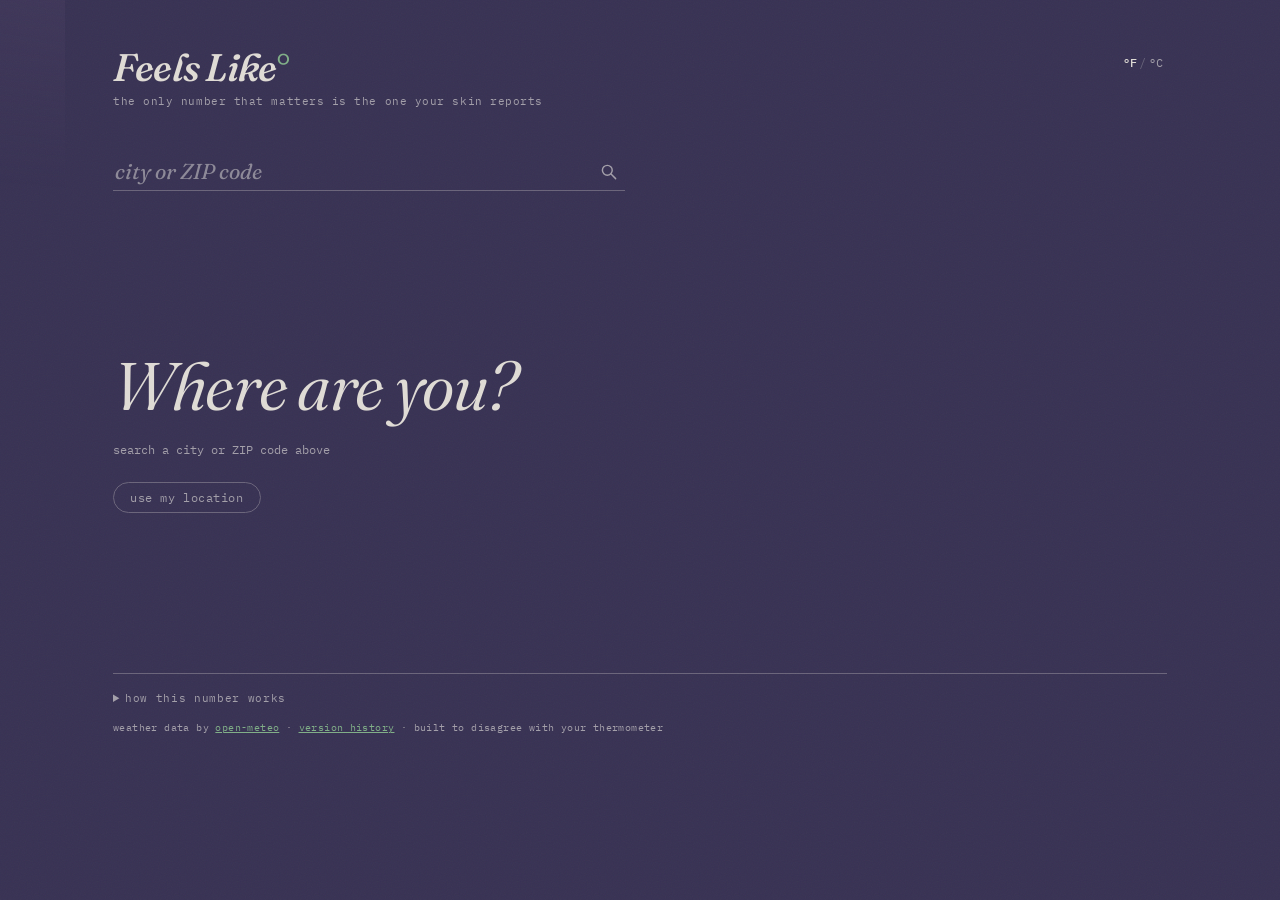
==== index.html @ 000835ef "v1.3: a proper icon, fresher data, and a way to argue with us New app icon: a minimalist thermometer" ====
<!DOCTYPE html>
<html lang="en">
<head>
  <meta charset="utf-8">
  <meta name="viewport" content="width=device-width, initial-scale=1, viewport-fit=cover">
  <title>Feels Like — what the air actually feels like</title>
  <meta name="description" content="A weather app about the only number that matters: what it actually feels like outside.">
  <meta name="theme-color" content="#e9ebe2">
  <link rel="manifest" href="./manifest.webmanifest">
  <link rel="apple-touch-icon" href="./icons/apple-touch-icon.png">
  <meta name="mobile-web-app-capable" content="yes">
  <meta name="apple-mobile-web-app-capable" content="yes">
  <meta name="apple-mobile-web-app-status-bar-style" content="black-translucent">
  <meta name="apple-mobile-web-app-title" content="Feels Like">
  <script>
    // Restore the last computed palette before first paint — otherwise a
    // night-time launch flashes the daylight fallback for a moment.
    (function () {
      try {
        var p = JSON.parse(localStorage.getItem('feelslike:palette'));
        if (!p || !p.vars) return;
        for (var k in p.vars) document.documentElement.style.setProperty(k, p.vars[k]);
        var m = document.querySelector('meta[name="theme-color"]');
        if (m) m.content = p.vars['--bg'];
      } catch (e) { /* first visit or private mode — fallback palette shows */ }
    })();
  </script>
  <link rel="icon" href="data:image/svg+xml,%3Csvg xmlns='http://www.w3.org/2000/svg' viewBox='0 0 32 32'%3E%3Crect x='12.8' y='3.5' width='6.4' height='15' rx='3.2' fill='%23b5490f'/%3E%3Ccircle cx='16' cy='22.6' r='5.6' fill='%23b5490f'/%3E%3C/svg%3E">
  <link rel="preconnect" href="https://fonts.googleapis.com">
  <link rel="preconnect" href="https://fonts.gstatic.com" crossorigin>
  <link href="https://fonts.googleapis.com/css2?family=Fraunces:ital,opsz,wght@0,9..144,300..700;1,9..144,300..700&family=IBM+Plex+Mono:wght@400;500&display=swap" rel="stylesheet">
  <link rel="stylesheet" href="./css/style.css">
</head>
<body data-mood="mild">

  <header class="masthead">
    <div class="wordmark">
      <h1>Feels&nbsp;Like<span class="wordmark-deg">°</span></h1>
      <p class="tagline">the only number that matters is the one your skin reports</p>
    </div>
    <button id="unitToggle" class="unit-toggle" type="button" aria-label="Switch temperature units">
      <span data-unit="F">°F</span><span class="unit-slash">/</span><span data-unit="C">°C</span>
    </button>
  </header>

  <div class="controls">
    <form class="search" id="searchForm" role="search">
      <input id="searchInput" type="text" placeholder="city or ZIP code"
             autocomplete="off" spellcheck="false" enterkeyhint="search"
             aria-label="Search for a city or ZIP code">
      <button type="submit" class="search-btn" aria-label="Search">
        <svg viewBox="0 0 24 24" fill="none" stroke="currentColor" stroke-width="1.8"
             stroke-linecap="round" aria-hidden="true">
          <circle cx="10.5" cy="10.5" r="6.2"/><path d="M15.2 15.2L21 21"/>
        </svg>
      </button>
      <ul id="suggestions" class="suggestions" hidden></ul>
    </form>
  </div>

  <nav id="favorites" class="favorites" aria-label="Favorite places"></nav>

  <main id="panels" class="panels" aria-live="polite"></main>

  <footer class="colophon">
    <details class="explainer">
      <summary>how this number works</summary>
      <div class="explainer-body">
        <p>Your skin doesn't feel air temperature — it feels how fast heat is leaving
        (or entering) your body. So the big number starts with air temperature and
        adjusts it for the things that actually change that rate. Click any term below
        to see the exact calculation running on this page, live, with sources.</p>
        <p><button class="term" data-action="explain" data-modal="muggy">mugginess</button>
        Built on <em>dew point</em>, not relative humidity. Relative humidity lies —
        100% humidity at 50° is pleasant. Dew point maps directly to how sticky the
        air feels: above 65° is muggy anywhere on Earth, above 72° is oppressive.
        The penalty grows steeply as dew point climbs, which is why 91° in Mississippi
        and 91° in New Mexico get very different numbers here.</p>
        <p><button class="term" data-action="explain" data-modal="dry">dry air</button>
        When dew point is low, sweat evaporates instantly and shade genuinely works.
        Dry heat gets a small credit.</p>
        <p><button class="term" data-action="explain" data-modal="sun">sun</button>
        Direct summer sun can add more than ten degrees of perceived heat, and almost
        no app accounts for it. We scale this from measured solar radiation, so clouds
        and low sun angles reduce it naturally.</p>
        <p><button class="term" data-action="explain" data-modal="wind">wind</button>
        At or below 50° we use the NWS wind chill formula, exactly as published. In
        warm air, moving air helps most when it's dry enough for sweat to work; in
        between, the two models blend.</p>
        <p><button class="term" data-action="explain" data-modal="damp">damp cold</button>
        Humid cold air pulls heat out of you faster than dry cold. Raw, drizzly 40°
        gets marked down.</p>
        <p><button class="term" data-action="explain" data-modal="colors">the colors</button>
        The background follows the sun at the place you searched — sunrise gold, pale
        midday, dusk violet, deep night — with the weather tinting it and the accent
        tracking the temperature.</p>
        <p>The ledger under the big number shows every adjustment, so you can argue
        with it. All the constants live in <code>js/feelslike.js</code>.</p>
      </div>
    </details>
    <p class="credit">weather data by <a href="https://open-meteo.com/" rel="noopener">open-meteo</a>
      · <a href="./changelog.html">version history</a>
      · built to disagree with your thermometer</p>
  </footer>

  <dialog id="calcModal" aria-labelledby="calcModalTitle">
    <div class="modal-head">
      <h3 id="calcModalTitle"></h3>
      <button class="icon-btn" data-close aria-label="Close">✕</button>
    </div>
    <div class="modal-body" id="calcModalBody"></div>
  </dialog>

  <dialog id="feedbackModal" aria-labelledby="feedbackTitle">
    <div class="modal-head">
      <h3 id="feedbackTitle">what does it feel like to you?</h3>
      <button class="icon-btn" data-close aria-label="Close">✕</button>
    </div>
    <form id="feedbackForm" class="modal-body feedback-body">
      <p class="modal-what">Our number is a formula, and formulas can be argued
        with. Tell us what your skin says — disagreements are exactly the data
        that tunes it.</p>
      <label class="fb-row">feels like
        <input id="feedbackTemp" type="number" inputmode="decimal" step="1"
               min="-80" max="150" required>
        <span class="fb-unit">°<span id="feedbackUnit">F</span></span>
      </label>
      <button type="submit" class="ghost-btn">send it</button>
      <p class="modal-note" id="feedbackStatus"></p>
      <p class="modal-note">sends the current readings, our number, yours, and
        the city name — nothing else, nothing identifying.</p>
    </form>
  </dialog>

  <script type="module" src="./js/app.js"></script>
</body>
</html>
---- css/style.css ----
/* =============================================================
   Feels Like — stylesheet
   The palette is computed by js/theme.js (the "sky clock"): the
   background follows the sun at the searched location, weather
   lays a tint over it, and text colors are derived from the final
   background. theme.js sets the variables inline on <html>, which
   overrides the static fallback below. Everything in this file
   reads only the variables, never raw colors.

   Palette contract (theme.js must always set all of these):
     --bg      page background
     --ink     primary text
     --muted   secondary text
     --line    hairline rules & borders
     --accent  temperature-mood accent color
     --haze    translucent tint for the atmospheric wash
   ============================================================= */

:root {
  /* Fallback only (a mild day) — live values come from js/theme.js */
  --bg: #e9ebe2; --ink: #303631; --muted: #79816f;
  --line: #cbd0bc; --accent: #58855f; --haze: rgba(244, 240, 216, 0.55);
}

/* ---------- base ---------- */

* { box-sizing: border-box; margin: 0; padding: 0; }

html {
  scroll-behavior: smooth;
  /* Painting html (not just body) keeps iOS overscroll, the status-bar
     region, and rubber-banding the same color as the page. */
  background-color: var(--bg);
  transition: background-color 1.2s ease;
}

body {
  font-family: "Fraunces", Georgia, serif;
  font-optical-sizing: auto;
  background-color: var(--bg);
  color: var(--ink);
  min-height: 100dvh;
  max-width: 1150px;
  margin: 0 auto;
  /* env() insets keep content clear of the notch / Dynamic Island / home
     indicator when launched from the home screen (viewport-fit=cover). */
  padding:
    calc(clamp(1.2rem, 4vw, 3rem) + env(safe-area-inset-top, 0px))
    calc(clamp(1.2rem, 4vw, 3rem) + env(safe-area-inset-right, 0px))
    calc(clamp(1.2rem, 4vw, 3rem) + env(safe-area-inset-bottom, 0px))
    calc(clamp(1.2rem, 4vw, 3rem) + env(safe-area-inset-left, 0px));
  transition: background-color 1.2s ease, color 0.8s ease;
  position: relative;
}

/* atmospheric wash, top-left — overdrawn past the viewport so iOS toolbar
   collapse and overscroll never expose an unpainted band */
body::before {
  content: "";
  position: fixed;
  inset: -12% -6%;
  background: radial-gradient(ellipse 90% 60% at 18% -12%, var(--haze), transparent 65%);
  pointer-events: none;
  z-index: -1;
}

/* film grain */
body::after {
  content: "";
  position: fixed;
  inset: -12% -6%;
  background-image: url("data:image/svg+xml,%3Csvg xmlns='http://www.w3.org/2000/svg' width='140' height='140'%3E%3Cfilter id='n'%3E%3CfeTurbulence type='fractalNoise' baseFrequency='0.85' numOctaves='2'/%3E%3C/filter%3E%3Crect width='140' height='140' filter='url(%23n)' opacity='0.55'/%3E%3C/svg%3E");
  opacity: 0.24;
  mix-blend-mode: soft-light;
  pointer-events: none;
  z-index: 50;
}

::selection { background: var(--accent); color: var(--bg); }

a { color: var(--accent); }

button {
  font: inherit;
  color: inherit;
  background: none;
  border: none;
  cursor: pointer;
}

:focus-visible {
  outline: 2px solid var(--accent);
  outline-offset: 3px;
  border-radius: 2px;
}

.mono, .tagline, .block-title, .meta, .chip, .unit-toggle, .text-btn,
.ledger, .legend, .d-name, .d-lo, .d-air, .panel-note, .credit,
.suggestions, .empty-hint, .ghost-btn, .cond span, .air-line, .hero-label,
.term, .log-date, .log-sha, .back-link, .age, .fb-trigger, .fb-row {
  font-family: "IBM Plex Mono", ui-monospace, monospace;
}

/* ---------- masthead ---------- */

.masthead {
  display: flex;
  justify-content: space-between;
  align-items: flex-start;
  gap: 1rem;
  margin-bottom: clamp(1.6rem, 4vw, 2.8rem);
}

.wordmark h1 {
  font-size: clamp(1.7rem, 4vw, 2.4rem);
  font-weight: 550;
  font-style: italic;
  letter-spacing: -0.02em;
  line-height: 1;
}

.wordmark-deg { color: var(--accent); font-style: normal; }

.tagline {
  font-size: 0.68rem;
  color: var(--muted);
  letter-spacing: 0.05em;
  margin-top: 0.5rem;
}

.unit-toggle {
  font-size: 0.78rem;
  color: var(--muted);
  letter-spacing: 0.04em;
  padding: 0.35rem 0.2rem;
  flex-shrink: 0;
}
.unit-toggle .active { color: var(--ink); font-weight: 500; }
.unit-toggle .unit-slash { opacity: 0.45; margin: 0 0.15em; }
.unit-toggle:hover .active { color: var(--accent); }

/* ---------- search & controls ---------- */

.controls {
  display: flex;
  align-items: flex-end;
  gap: 1.5rem;
  margin-bottom: 1.1rem;
}

.search {
  position: relative;
  flex: 1;
  max-width: 32rem;
  display: flex;
  align-items: stretch;
}

#searchInput {
  font-family: "Fraunces", Georgia, serif;
  font-style: italic;
  font-size: clamp(1.1rem, 2.5vw, 1.35rem);
  flex: 1;
  min-width: 0;
  background: transparent;
  color: var(--ink);
  border: none;
  border-bottom: 1px solid var(--line);
  padding: 0.3rem 0.1rem;
  transition: border-color 0.4s ease;
}
#searchInput::placeholder { color: var(--muted); opacity: 0.8; }
#searchInput:focus { outline: none; border-bottom-color: var(--accent); }

.search-btn {
  color: var(--muted);
  border-bottom: 1px solid var(--line);
  padding: 0 0.45rem;
  display: flex;
  align-items: center;
  transition: color 0.3s ease, border-color 0.3s ease;
}
.search-btn svg { width: 19px; height: 19px; }
.search-btn:hover { color: var(--accent); border-bottom-color: var(--accent); }
.search:focus-within .search-btn { border-bottom-color: var(--accent); }

.suggestions {
  position: absolute;
  top: calc(100% + 4px);
  left: 0; right: 0;
  list-style: none;
  background: var(--bg);
  border: 1px solid var(--line);
  box-shadow: 0 10px 28px rgba(0, 0, 0, 0.12);
  z-index: 30;
  font-size: 0.8rem;
}
.suggestions li {
  padding: 0.55rem 0.8rem;
  cursor: pointer;
  display: flex;
  justify-content: space-between;
  gap: 1rem;
}
.suggestions li:hover, .suggestions li.sel {
  background: color-mix(in srgb, var(--ink) 8%, transparent);
}
.sug-country { color: var(--muted); font-size: 0.68rem; }

.ghost-btn {
  font-size: 0.72rem;
  letter-spacing: 0.05em;
  color: var(--muted);
  border: 1px solid var(--line);
  border-radius: 999px;
  padding: 0.42rem 1rem;
  white-space: nowrap;
  transition: color 0.3s ease, border-color 0.3s ease;
}
.ghost-btn:hover { color: var(--accent); border-color: var(--accent); }

/* small mono pill, e.g. "+ compare" in the panel header */
.text-btn {
  font-size: 0.66rem;
  letter-spacing: 0.05em;
  color: var(--muted);
  border: 1px solid var(--line);
  border-radius: 999px;
  padding: 0.26rem 0.75rem;
  white-space: nowrap;
  align-self: center;
  transition: color 0.3s ease, border-color 0.3s ease;
}
.text-btn:hover { color: var(--accent); border-color: var(--accent); }

/* ---------- favorites ---------- */

.favorites {
  display: flex;
  flex-wrap: wrap;
  gap: 0.5rem;
  margin-bottom: clamp(1.5rem, 4vw, 2.5rem);
}
.chip {
  font-size: 0.7rem;
  letter-spacing: 0.03em;
  color: var(--ink);
  border: 1px solid var(--line);
  border-radius: 999px;
  padding: 0.32rem 0.85rem;
  transition: border-color 0.3s ease, color 0.3s ease;
}
.chip:hover { border-color: var(--accent); color: var(--accent); }
.chip-region { color: var(--muted); }

/* ---------- panels ---------- */

.panels { display: grid; grid-template-columns: 1fr; }

.panels.compare { grid-template-columns: 1fr 1fr; }
.panels.compare .panel:first-child { padding-right: clamp(1.2rem, 3vw, 2.6rem); }
.panels.compare .panel:last-child {
  border-left: 1px solid var(--line);
  padding-left: clamp(1.2rem, 3vw, 2.6rem);
}

.panel-head {
  display: flex;
  justify-content: space-between;
  align-items: baseline;
  gap: 0.8rem;
  border-top: 2px solid var(--ink);
  padding-top: 0.7rem;
  margin-bottom: 0.5rem;
}

.place {
  font-size: clamp(1.25rem, 3vw, 1.7rem);
  font-weight: 600;
  letter-spacing: -0.01em;
}
.region { color: var(--muted); font-weight: 400; font-style: italic; }

.panel-actions { display: flex; gap: 0.3rem; flex-shrink: 0; }

.icon-btn {
  color: var(--muted);
  padding: 0.25rem;
  line-height: 0;
  transition: color 0.3s ease;
}
.icon-btn:hover { color: var(--accent); }
.icon-btn svg { width: 19px; height: 19px; fill: none; }
.icon-btn.fav.active { color: var(--accent); }
.icon-btn.fav.active svg path { fill: currentColor; }

.panel-note {
  font-size: 0.78rem;
  color: var(--muted);
  font-style: italic;
  padding: 3rem 0;
  animation: breathe 2.2s ease-in-out infinite;
}
.panel-note.err { animation: none; }

@keyframes breathe {
  0%, 100% { opacity: 0.55; }
  50% { opacity: 1; }
}

/* ---------- hero ---------- */

.hero {
  display: flex;
  align-items: flex-end;
  gap: clamp(1.2rem, 3vw, 2.6rem);
  margin: 1rem 0 1.8rem;
  flex-wrap: wrap;
}

.hero-label {
  display: block;
  font-size: 0.7rem;
  letter-spacing: 0.14em;
  text-transform: uppercase;
  color: var(--muted);
  margin-bottom: 0.2rem;
}

.hero-num {
  font-size: clamp(6.5rem, 17vw, 12.5rem);
  font-weight: 320;
  line-height: 0.82;
  letter-spacing: -0.045em;
  font-variant-numeric: proportional-nums;
}
.panels.compare .hero-num { font-size: clamp(4.2rem, 8.5vw, 8rem); }

.hero-deg {
  color: var(--accent);
  font-size: 0.45em;
  vertical-align: 0.75em;
  letter-spacing: 0;
}

.hero-side {
  display: flex;
  flex-direction: column;
  gap: 0.45rem;
  padding-bottom: 0.6rem;
  font-size: 0.78rem;
}

.cond {
  display: flex;
  align-items: center;
  gap: 0.5rem;
  color: var(--ink);
}
.cond .glyph { width: 22px; height: 22px; color: var(--accent); }

.air-line { color: var(--muted); }
.air-line strong { color: var(--ink); font-weight: 500; }

.meta { color: var(--muted); font-size: 0.68rem; letter-spacing: 0.02em; }

/* ---------- ledger ---------- */

.ledger {
  max-width: 23rem;
  margin-bottom: 2.4rem;
  font-size: 0.78rem;
}

.ledger .row {
  display: flex;
  justify-content: space-between;
  align-items: baseline;
  gap: 1rem;
  padding: 0.5rem 0.1rem;
  border-top: 1px solid var(--line);
}

.ledger dt { letter-spacing: 0.02em; }
.ledger .det { color: var(--muted); font-size: 0.66rem; margin-left: 0.55em; }
.ledger dd { font-variant-numeric: tabular-nums; }

.ledger .base dt, .ledger .base dd { color: var(--muted); }
.ledger .up { color: var(--accent); font-weight: 500; }
.ledger .down { color: var(--muted); font-weight: 500; }

.ledger .total { border-top: 1px solid var(--ink); border-bottom: 3px double var(--ink); }
.ledger .total dt { font-weight: 500; text-transform: uppercase; letter-spacing: 0.1em; font-size: 0.68rem; }
.ledger .total dd {
  font-family: "Fraunces", Georgia, serif;
  font-size: 1.45rem;
  font-weight: 550;
}

/* ---------- blocks (chart, week) ---------- */

.block { margin-bottom: 2.4rem; }

.block-title {
  font-size: 0.68rem;
  font-weight: 500;
  letter-spacing: 0.14em;
  text-transform: uppercase;
  color: var(--muted);
  margin-bottom: 0.9rem;
  padding-bottom: 0.45rem;
  border-bottom: 1px solid var(--line);
}

/* chart */

.chart { width: 100%; height: auto; display: block; overflow: visible; }

.ch-area { fill: var(--accent); opacity: 0.13; }
.ch-fl {
  fill: none;
  stroke: var(--accent);
  stroke-width: 2.4;
  stroke-linejoin: round;
  stroke-linecap: round;
}
.ch-air {
  fill: none;
  stroke: var(--muted);
  stroke-width: 1.4;
  stroke-dasharray: 4 4;
  opacity: 0.85;
}
.ch-now { fill: var(--accent); }
.ch-night { fill: var(--ink); opacity: 0.06; }
.ch-tick {
  font-family: "IBM Plex Mono", monospace;
  font-size: 10.5px;
  fill: var(--muted);
  text-anchor: middle;
}
.ch-tick-now { fill: var(--accent); font-weight: 500; }
.ch-peak {
  font-family: "IBM Plex Mono", monospace;
  font-size: 11.5px;
  font-weight: 500;
  fill: var(--ink);
  text-anchor: middle;
}

.legend {
  display: flex;
  gap: 1.6rem;
  margin-top: 0.55rem;
  font-size: 0.62rem;
  letter-spacing: 0.05em;
  color: var(--muted);
}
.lg::before {
  content: "";
  display: inline-block;
  width: 16px;
  height: 0;
  margin-right: 0.45em;
  vertical-align: middle;
}
.lg-fl::before { border-top: 2.4px solid var(--accent); }
.lg-air::before { border-top: 1.6px dashed var(--muted); }

/* week strip */

.week {
  display: grid;
  grid-template-columns: repeat(7, 1fr);
}

.day {
  display: flex;
  flex-direction: column;
  align-items: flex-start;
  gap: 0.3rem;
  padding: 0.2rem 0.7rem;
  border-left: 1px solid var(--line);
}
.day:first-child { border-left: none; padding-left: 0.1rem; }

.d-name { font-size: 0.62rem; letter-spacing: 0.1em; text-transform: uppercase; color: var(--muted); }
.d-glyph { width: 20px; height: 20px; color: var(--accent); margin: 0.15rem 0; }
.d-hi { font-size: 1.4rem; font-weight: 500; line-height: 1; }
.d-lo { font-size: 0.78rem; color: var(--muted); }
.d-air { font-size: 0.6rem; color: var(--muted); opacity: 0.75; margin-top: 0.15rem; }

/* ---------- empty state ---------- */

.empty { padding: clamp(2.5rem, 9vw, 6rem) 0; }

.empty-big {
  font-size: clamp(2.4rem, 7vw, 4.2rem);
  font-style: italic;
  font-weight: 350;
  letter-spacing: -0.02em;
  margin-bottom: 0.9rem;
}
.empty-hint { font-size: 0.75rem; color: var(--muted); margin-bottom: 1.6rem; }

/* ---------- colophon ---------- */

.colophon {
  margin-top: clamp(2rem, 6vw, 4rem);
  border-top: 1px solid var(--line);
  padding-top: 1.1rem;
}

.explainer summary {
  font-family: "IBM Plex Mono", monospace;
  font-size: 0.7rem;
  letter-spacing: 0.06em;
  color: var(--muted);
  cursor: pointer;
  width: fit-content;
}
.explainer summary:hover { color: var(--accent); }

.explainer-body {
  max-width: 42rem;
  padding: 1.2rem 0 0.6rem;
  font-size: 0.92rem;
  line-height: 1.65;
}
.explainer-body p { margin-bottom: 0.85em; }
.explainer-body strong { font-weight: 600; }
.explainer-body code {
  font-family: "IBM Plex Mono", monospace;
  font-size: 0.8em;
  border: 1px solid var(--line);
  padding: 0.08em 0.35em;
  border-radius: 3px;
}

.credit { font-size: 0.62rem; color: var(--muted); letter-spacing: 0.04em; margin-top: 1rem; }

/* ---------- freshness & feedback ---------- */

.age { font-size: 0.62rem; letter-spacing: 0.04em; color: var(--muted); opacity: 0.85; }
.age.stale { color: var(--accent); opacity: 1; }

.fb-trigger {
  display: block;
  font-size: 0.66rem;
  letter-spacing: 0.04em;
  color: var(--muted);
  border-bottom: 1px dotted var(--muted);
  padding-bottom: 0.15em;
  margin: -1.7rem 0 2.4rem;
  transition: color 0.3s ease, border-color 0.3s ease;
}
.fb-trigger:hover { color: var(--accent); border-bottom-color: var(--accent); }

.feedback-body .fb-row {
  display: flex;
  align-items: baseline;
  gap: 0.6rem;
  font-size: 0.78rem;
  color: var(--muted);
  margin: 1.2rem 0 1.1rem;
}
#feedbackTemp {
  font-family: "Fraunces", Georgia, serif;
  font-size: 2.1rem;
  font-weight: 400;
  width: 6.5rem;
  text-align: center;
  background: transparent;
  color: var(--ink);
  border: none;
  border-bottom: 1px solid var(--line);
}
#feedbackTemp:focus { outline: none; border-bottom-color: var(--accent); }
.fb-unit { font-size: 1.05rem; color: var(--muted); }
#feedbackStatus { color: var(--accent); min-height: 1.1em; margin-top: 0.8rem; }

.chip-backup { color: var(--muted); border-style: dashed; }

/* ---------- terms (clickable calculation names) ---------- */

.term {
  font-size: 0.68em;
  font-weight: 500;
  letter-spacing: 0.12em;
  text-transform: uppercase;
  color: var(--accent);
  border-bottom: 1px dashed var(--accent);
  padding-bottom: 0.1em;
  margin-right: 0.4em;
  cursor: pointer;
  transition: color 0.3s ease, border-color 0.3s ease;
}
.term:hover { border-bottom-style: solid; }

/* ledger variant: quieter, sized like its row */
.term-sm {
  font-size: inherit;
  font-weight: inherit;
  letter-spacing: 0.02em;
  text-transform: none;
  color: inherit;
  border-bottom: 1px dotted var(--muted);
  margin-right: 0;
}
.term-sm:hover { color: var(--accent); border-bottom-color: var(--accent); }

/* ---------- calculation modal ---------- */

#calcModal {
  background: var(--bg);
  color: var(--ink);
  border: 1px solid var(--line);
  box-shadow: 0 24px 70px rgba(0, 0, 0, 0.35);
  width: min(46rem, calc(100vw - 2rem));
  max-height: calc(100dvh - 3rem);
  padding: 0;
  margin: auto;
}
#calcModal[open] { display: flex; flex-direction: column; }
#calcModal::backdrop { background: rgba(8, 10, 16, 0.55); }

.modal-head {
  display: flex;
  justify-content: space-between;
  align-items: center;
  gap: 1rem;
  padding: 1rem 1.25rem 0.75rem;
  border-bottom: 1px solid var(--line);
  flex-shrink: 0;
}
.modal-head h3 {
  font-size: 1.2rem;
  font-weight: 600;
  font-style: italic;
  letter-spacing: -0.01em;
}

.modal-body {
  padding: 1.1rem 1.25rem 1.5rem;
  overflow-y: auto;
  font-size: 0.92rem;
  line-height: 1.65;
}
.modal-body h4 {
  font-family: "IBM Plex Mono", ui-monospace, monospace;
  font-size: 0.62rem;
  font-weight: 500;
  text-transform: uppercase;
  letter-spacing: 0.14em;
  color: var(--muted);
  border-bottom: 1px solid var(--line);
  padding-bottom: 0.35rem;
  margin: 1.4rem 0 0.6rem;
}
.modal-what { margin: 0; }
.modal-note {
  font-family: "IBM Plex Mono", ui-monospace, monospace;
  font-size: 0.64rem;
  letter-spacing: 0.03em;
  color: var(--accent);
  margin-bottom: 0.55rem;
}
.modal-code {
  font-family: "IBM Plex Mono", ui-monospace, monospace;
  font-size: 0.68rem;
  line-height: 1.55;
  border: 1px solid var(--line);
  border-radius: 3px;
  background: color-mix(in srgb, var(--ink) 4%, transparent);
  padding: 0.8rem 0.9rem;
  overflow-x: auto;
  white-space: pre;
}
.modal-cites { list-style: none; font-size: 0.8rem; }
.modal-cites li { margin-bottom: 0.45em; }

/* ---------- changelog page ---------- */

.log { max-width: 46rem; }
.log-intro { font-size: 0.92rem; line-height: 1.65; max-width: 38rem; margin-bottom: 1rem; }
.log-version {
  display: flex;
  justify-content: space-between;
  align-items: baseline;
  gap: 1rem;
  border-top: 2px solid var(--ink);
  padding-top: 0.7rem;
  margin: 2.6rem 0 0.4rem;
}
.log-version h2 { font-size: 1.4rem; font-weight: 600; letter-spacing: -0.01em; }
.log-date { font-size: 0.66rem; letter-spacing: 0.06em; color: var(--muted); }
.log-commit { border-top: 1px solid var(--line); padding: 1rem 0 1.1rem; }
.log-commit h3 { font-size: 1.02rem; font-weight: 600; margin-bottom: 0.4rem; }
.log-commit-body {
  font-size: 0.88rem;
  line-height: 1.65;
  white-space: pre-wrap;
  color: var(--ink);
}
.log-sha { font-size: 0.62rem; color: var(--muted); letter-spacing: 0.05em; }
.back-link { font-size: 0.72rem; letter-spacing: 0.05em; }

/* ---------- responsive ---------- */

@media (max-width: 880px) {
  .panels.compare { grid-template-columns: 1fr; }
  .panels.compare .panel:first-child { padding-right: 0; margin-bottom: 2.5rem; }
  .panels.compare .panel:last-child { border-left: none; padding-left: 0; }
  .panels.compare .hero-num { font-size: clamp(5rem, 16vw, 9rem); }
}

@media (max-width: 640px) {
  .controls { flex-wrap: wrap; gap: 0.9rem; }
  .hero { flex-direction: column; align-items: flex-start; gap: 1.2rem; }
  .hero-side { padding-bottom: 0; }
  .week { grid-template-columns: repeat(4, 1fr); row-gap: 1.2rem; }
  .day:nth-child(5) { border-left: none; padding-left: 0.1rem; }
}

@media (prefers-reduced-motion: reduce) {
  *, *::before, *::after { transition: none !important; animation: none !important; }
}
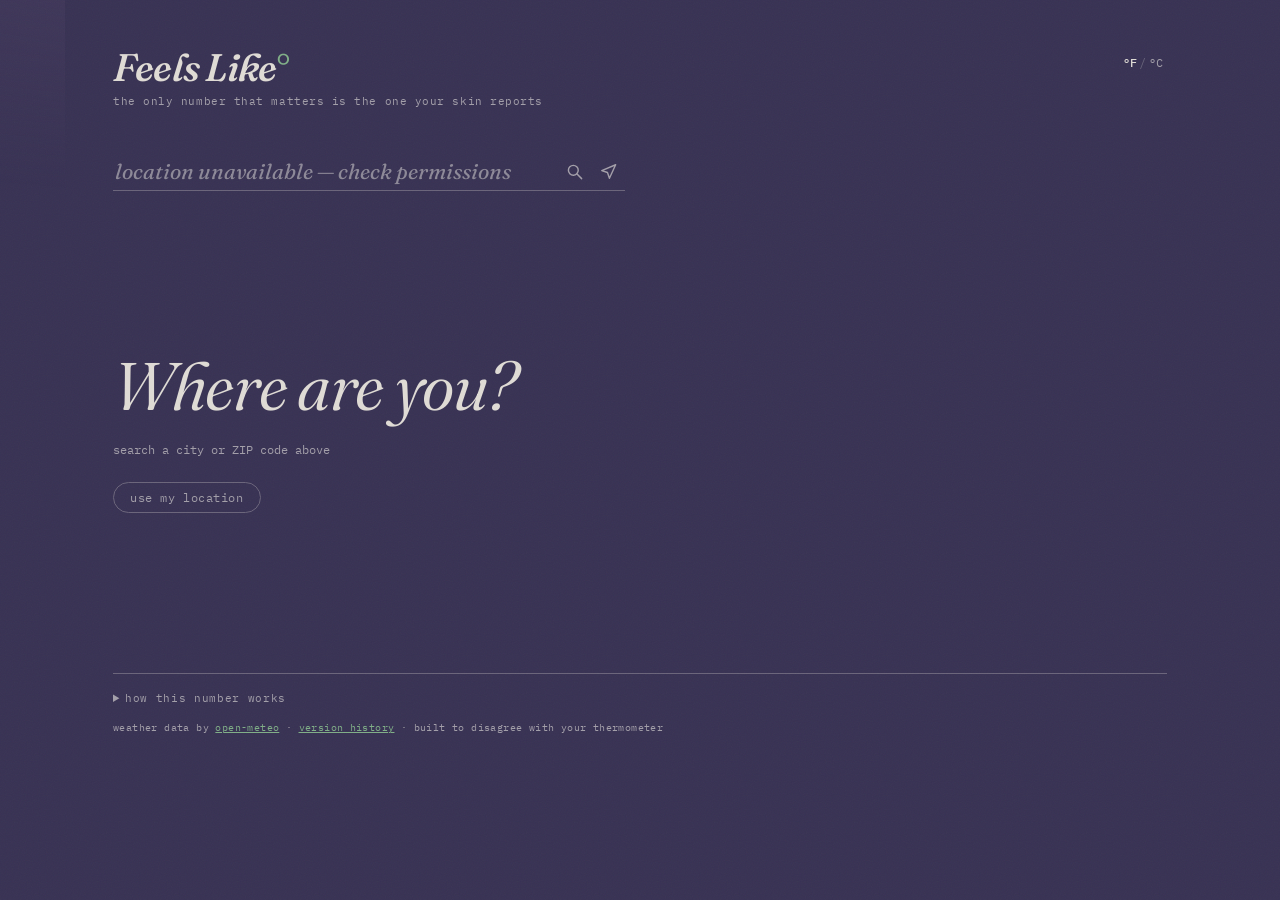
==== commit 8374603d: "v1.9: one tap back to your own weather There's a new location-arrow button on the search bar, next t" ====
--- a/index.html
+++ b/index.html
@@ -54,6 +54,13 @@
           <circle cx="10.5" cy="10.5" r="6.2"/><path d="M15.2 15.2L21 21"/>
         </svg>
       </button>
+      <button type="button" class="search-btn locate-btn" data-action="geolocate"
+              aria-label="Show my location's weather" title="my location's weather">
+        <svg viewBox="0 0 24 24" fill="none" stroke="currentColor" stroke-width="1.8"
+             stroke-linecap="round" stroke-linejoin="round" aria-hidden="true">
+          <path d="M21 3.5L3.5 10.8l7.2 2.5 2.5 7.2z"/>
+        </svg>
+      </button>
       <ul id="suggestions" class="suggestions" hidden></ul>
     </form>
   </div>
@@ -66,6 +73,18 @@
     <details class="explainer">
       <summary>how this number works</summary>
       <div class="explainer-body">
+        <p class="why-lead"><button class="term" data-action="explain" data-modal="accuracy">why this differs from your phone</button>
+        Most weather apps show a "feels like" that quietly assumes you're in the
+        shade — it's the National Weather Service heat index, and it ignores the
+        sun entirely, even though direct sun can add more than ten degrees to
+        what your skin feels. This app measures the sunlight actually reaching
+        where you are and accounts for it, then shows the shade number too. We
+        don't claim certainty that ours is <em>the</em> right number — no
+        feels-like is a measured fact, and even official models disagree by
+        ten degrees or more. What we can say is that we've built it from the
+        best public models and peer-reviewed research, checked it against them,
+        made every step visible, and let real people correct it — an honest
+        attempt at the most faithful number we can give you.</p>
         <p>Your skin doesn't feel air temperature — it feels how fast heat is leaving
         (or entering) your body. So the big number starts with air temperature and
         adjusts it for the things that actually change that rate. Click any term below
@@ -82,7 +101,8 @@
         <p><button class="term" data-action="explain" data-modal="sun">sun</button>
         Direct summer sun can add more than ten degrees of perceived heat, and almost
         no app accounts for it. We scale this from measured solar radiation, so clouds
-        and low sun angles reduce it naturally.</p>
+        and low sun angles reduce it naturally. When the sun is part of the number,
+        we also show what shade would buy you.</p>
         <p><button class="term" data-action="explain" data-modal="wind">wind</button>
         At or below 50° we use the NWS wind chill formula, exactly as published. In
         warm air, moving air helps most when it's dry enough for sweat to work; in
@@ -98,12 +118,14 @@
         with it. All the constants live in <code>js/feelslike.js</code>.</p>
       </div>
     </details>
+    <p class="backup-row" id="backupRow" hidden></p>
     <p class="credit">weather data by <a href="https://open-meteo.com/" rel="noopener">open-meteo</a>
       · <a href="./changelog.html">version history</a>
       · built to disagree with your thermometer</p>
+    <p class="credit" id="debugUsage" hidden></p>
   </footer>
 
-  <dialog id="calcModal" aria-labelledby="calcModalTitle">
+  <dialog id="calcModal" class="modal" aria-labelledby="calcModalTitle">
     <div class="modal-head">
       <h3 id="calcModalTitle"></h3>
       <button class="icon-btn" data-close aria-label="Close">✕</button>
@@ -111,7 +133,7 @@
     <div class="modal-body" id="calcModalBody"></div>
   </dialog>
 
-  <dialog id="feedbackModal" aria-labelledby="feedbackTitle">
+  <dialog id="feedbackModal" class="modal" aria-labelledby="feedbackTitle">
     <div class="modal-head">
       <h3 id="feedbackTitle">what does it feel like to you?</h3>
       <button class="icon-btn" data-close aria-label="Close">✕</button>
@@ -120,11 +142,22 @@
       <p class="modal-what">Our number is a formula, and formulas can be argued
         with. Tell us what your skin says — disagreements are exactly the data
         that tunes it.</p>
-      <label class="fb-row">feels like
+      <fieldset class="fb-exposure" id="feedbackExposure" hidden>
+        <legend>right now I'm…</legend>
+        <div class="fb-choices">
+          <label><input type="radio" name="exposure" value="sun" required> in the sun</label>
+          <label><input type="radio" name="exposure" value="shade"> in the shade</label>
+          <label><input type="radio" name="exposure" value="indoors"> indoors</label>
+        </div>
+      </fieldset>
+      <div class="fb-row">
+        <label for="feedbackTemp">feels like</label>
+        <button type="button" id="feedbackSign" class="fb-sign" data-sign="+"
+                aria-label="Toggle above or below zero">+</button>
         <input id="feedbackTemp" type="number" inputmode="decimal" step="1"
-               min="-80" max="150" required>
+               min="0" max="150" required>
         <span class="fb-unit">°<span id="feedbackUnit">F</span></span>
-      </label>
+      </div>
       <button type="submit" class="ghost-btn">send it</button>
       <p class="modal-note" id="feedbackStatus"></p>
       <p class="modal-note">sends the current readings, our number, yours, and
--- a/css/style.css
+++ b/css/style.css
@@ -97,7 +97,7 @@
 .mono, .tagline, .block-title, .meta, .chip, .unit-toggle, .text-btn,
 .ledger, .legend, .d-name, .d-lo, .d-air, .panel-note, .credit,
 .suggestions, .empty-hint, .ghost-btn, .cond span, .air-line, .hero-label,
-.term, .log-date, .log-sha, .back-link, .age, .fb-trigger, .fb-row {
+.term, .log-date, .log-sha, .back-link, .age, .fb-trigger, .fb-row, .shade-line {
   font-family: "IBM Plex Mono", ui-monospace, monospace;
 }
 
@@ -184,6 +184,8 @@
 .search-btn:hover { color: var(--accent); border-bottom-color: var(--accent); }
 .search:focus-within .search-btn { border-bottom-color: var(--accent); }
 
+.locate-btn.locating svg { animation: breathe 1.2s ease-in-out infinite; }
+
 .suggestions {
   position: absolute;
   top: calc(100% + 4px);
@@ -194,6 +196,9 @@
   box-shadow: 0 10px 28px rgba(0, 0, 0, 0.12);
   z-index: 30;
   font-size: 0.8rem;
+  max-height: 16.5rem;      /* ~7 rows, then scroll */
+  overflow-y: auto;
+  overscroll-behavior: contain;
 }
 .suggestions li {
   padding: 0.55rem 0.8rem;
@@ -206,6 +211,17 @@
   background: color-mix(in srgb, var(--ink) 8%, transparent);
 }
 .sug-country { color: var(--muted); font-size: 0.68rem; }
+.sug-near {
+  font-size: 0.6rem;
+  letter-spacing: 0.08em;
+  text-transform: uppercase;
+  color: var(--accent);
+  border: 1px solid var(--accent);
+  border-radius: 999px;
+  padding: 0.05rem 0.45rem;
+  margin-left: 0.6em;
+  vertical-align: 0.1em;
+}
 
 .ghost-btn {
   font-size: 0.72rem;
@@ -294,6 +310,14 @@
 .icon-btn.fav.active { color: var(--accent); }
 .icon-btn.fav.active svg path { fill: currentColor; }
 
+.local-time {
+  font-family: "IBM Plex Mono", ui-monospace, monospace;
+  font-size: 0.66rem;
+  letter-spacing: 0.08em;
+  color: var(--muted);
+  margin: 0.6rem 0 -0.3rem;
+}
+
 .panel-note {
   font-size: 0.78rem;
   color: var(--muted);
@@ -361,6 +385,9 @@
 
 .air-line { color: var(--muted); }
 .air-line strong { color: var(--ink); font-weight: 500; }
+
+.shade-line { color: var(--muted); }
+.shade-line strong { color: var(--accent); font-weight: 500; }
 
 .meta { color: var(--muted); font-size: 0.68rem; letter-spacing: 0.02em; }
 
@@ -511,6 +538,10 @@
   padding-top: 1.1rem;
 }
 
+/* Constant gap below, open or closed — the body's padding used to be the
+   only spacing, so the collapsed state sat flush against the backup row. */
+.explainer { margin-bottom: 1rem; }
+
 .explainer summary {
   font-family: "IBM Plex Mono", monospace;
   font-size: 0.7rem;
@@ -523,7 +554,7 @@
 
 .explainer-body {
   max-width: 42rem;
-  padding: 1.2rem 0 0.6rem;
+  padding: 1.2rem 0 0;
   font-size: 0.92rem;
   line-height: 1.65;
 }
@@ -543,6 +574,21 @@
 
 .age { font-size: 0.62rem; letter-spacing: 0.04em; color: var(--muted); opacity: 0.85; }
 .age.stale { color: var(--accent); opacity: 1; }
+.age-btn {
+  display: inline-flex;
+  align-items: center;
+  gap: 0.4em;
+  border: none;
+  padding: 0;
+  cursor: pointer;
+  transition: color 0.3s ease, opacity 0.3s ease;
+}
+.age-btn:hover { color: var(--accent); opacity: 1; }
+.rfsh { width: 11px; height: 11px; flex-shrink: 0; }
+.spinning { cursor: default; }
+.spinning .rfsh { animation: spin 0.8s linear infinite; transform-origin: center; }
+@keyframes spin { to { transform: rotate(360deg); } }
+.retry-btn { margin-top: 0.3rem; }
 
 .fb-trigger {
   display: block;
@@ -556,14 +602,64 @@
 }
 .fb-trigger:hover { color: var(--accent); border-bottom-color: var(--accent); }
 
+.fb-exposure {
+  border: none;
+  margin: 1.3rem 0 0.4rem;
+  padding: 0;
+}
+.fb-exposure legend {
+  font-family: "IBM Plex Mono", ui-monospace, monospace;
+  font-size: 0.66rem;
+  letter-spacing: 0.06em;
+  color: var(--muted);
+  padding: 0;
+  margin-bottom: 0.55rem;
+}
+.fb-choices { display: flex; flex-wrap: wrap; gap: 0.5rem; }
+.fb-choices label {
+  font-family: "IBM Plex Mono", ui-monospace, monospace;
+  font-size: 0.72rem;
+  color: var(--ink);
+  border: 1px solid var(--line);
+  border-radius: 999px;
+  padding: 0.35rem 0.85rem;
+  cursor: pointer;
+  transition: border-color 0.3s ease, color 0.3s ease;
+}
+.fb-choices label:hover { border-color: var(--accent); color: var(--accent); }
+.fb-choices input { position: absolute; opacity: 0; pointer-events: none; }
+.fb-choices label:has(input:checked) {
+  border-color: var(--accent);
+  color: var(--accent);
+  box-shadow: inset 0 0 0 1px var(--accent);
+}
+
 .feedback-body .fb-row {
   display: flex;
-  align-items: baseline;
+  align-items: center;
   gap: 0.6rem;
   font-size: 0.78rem;
   color: var(--muted);
   margin: 1.2rem 0 1.1rem;
 }
+
+.fb-sign {
+  font-family: "Fraunces", Georgia, serif;
+  font-size: 1.5rem;
+  line-height: 1;
+  width: 2rem;
+  height: 2rem;
+  flex-shrink: 0;
+  color: var(--muted);
+  border: 1px solid var(--line);
+  border-radius: 50%;
+  display: inline-flex;
+  align-items: center;
+  justify-content: center;
+  transition: color 0.3s ease, border-color 0.3s ease;
+}
+.fb-sign:hover { color: var(--accent); border-color: var(--accent); }
+.fb-sign[data-sign="-"] { color: var(--accent); border-color: var(--accent); }
 #feedbackTemp {
   font-family: "Fraunces", Georgia, serif;
   font-size: 2.1rem;
@@ -579,7 +675,18 @@
 .fb-unit { font-size: 1.05rem; color: var(--muted); }
 #feedbackStatus { color: var(--accent); min-height: 1.1em; margin-top: 0.8rem; }
 
-.chip-backup { color: var(--muted); border-style: dashed; }
+.backup-row { font-size: 0.68rem; line-height: 1.7; max-width: 38rem; margin-bottom: 0.9rem; }
+.footer-link {
+  font-family: "IBM Plex Mono", ui-monospace, monospace;
+  font-size: inherit;
+  letter-spacing: 0.04em;
+  color: var(--ink);
+  border-bottom: 1px dotted var(--muted);
+  padding-bottom: 0.1em;
+  transition: color 0.3s ease, border-color 0.3s ease;
+}
+.footer-link:hover { color: var(--accent); border-bottom-color: var(--accent); }
+.backup-hint { color: var(--muted); font-family: "IBM Plex Mono", ui-monospace, monospace; }
 
 /* ---------- terms (clickable calculation names) ---------- */
 
@@ -611,18 +718,26 @@
 
 /* ---------- calculation modal ---------- */
 
-#calcModal {
+/* Shared frame for every <dialog class="modal"> — keeps them centered and on
+   the current sky palette. New dialogs must use this class. */
+.modal {
   background: var(--bg);
   color: var(--ink);
   border: 1px solid var(--line);
   box-shadow: 0 24px 70px rgba(0, 0, 0, 0.35);
   width: min(46rem, calc(100vw - 2rem));
-  max-height: calc(100dvh - 3rem);
+  /* Subtract safe-area insets so a centered tall modal can never push its
+     header (and the ✕) under the notch/status bar in the installed app —
+     only .modal-body scrolls, so the header must always be on-screen. */
+  max-height: calc(100dvh - 3rem
+    - env(safe-area-inset-top, 0px) - env(safe-area-inset-bottom, 0px));
   padding: 0;
   margin: auto;
 }
-#calcModal[open] { display: flex; flex-direction: column; }
-#calcModal::backdrop { background: rgba(8, 10, 16, 0.55); }
+.modal[open] { display: flex; flex-direction: column; }
+.modal::backdrop { background: rgba(8, 10, 16, 0.55); }
+
+#feedbackModal { width: min(30rem, calc(100vw - 2rem)); }
 
 .modal-head {
   display: flex;
@@ -699,19 +814,36 @@
 .log-commit-body {
   font-size: 0.88rem;
   line-height: 1.65;
-  white-space: pre-wrap;
   color: var(--ink);
-}
+  margin-bottom: 0.6em;
+}
+
+.wordmark-link { color: inherit; text-decoration: none; }
 .log-sha { font-size: 0.62rem; color: var(--muted); letter-spacing: 0.05em; }
 .back-link { font-size: 0.72rem; letter-spacing: 0.05em; }
 
 /* ---------- responsive ---------- */
 
+/* Compact compare on small screens: comparison is about glanceability, so the
+   two panels stay side by side and shrink to essentials — hero number,
+   condition, air temp, and the breakdown ledger. Full detail (charts, week)
+   returns when compare is removed or on a wide screen. */
 @media (max-width: 880px) {
-  .panels.compare { grid-template-columns: 1fr; }
-  .panels.compare .panel:first-child { padding-right: 0; margin-bottom: 2.5rem; }
-  .panels.compare .panel:last-child { border-left: none; padding-left: 0; }
-  .panels.compare .hero-num { font-size: clamp(5rem, 16vw, 9rem); }
+  .panels.compare { grid-template-columns: 1fr 1fr; }
+  .panels.compare .panel:first-child { padding-right: 0.8rem; }
+  .panels.compare .panel:last-child { border-left: 1px solid var(--line); padding-left: 0.8rem; }
+  .panels.compare .place { font-size: 1.05rem; }
+  .panels.compare .region { display: none; }
+  .panels.compare .hero { flex-direction: column; align-items: flex-start; gap: 0.9rem; margin: 0.8rem 0 1.4rem; }
+  .panels.compare .hero-num { font-size: clamp(3.2rem, 13vw, 5.5rem); }
+  .panels.compare .hero-side { padding-bottom: 0; }
+  .panels.compare .meta,
+  .panels.compare .age,
+  .panels.compare .det,
+  .panels.compare .fb-trigger,
+  .panels.compare .block { display: none; }
+  .panels.compare .ledger { font-size: 0.7rem; margin-bottom: 1.2rem; }
+  .panels.compare .ledger .total dd { font-size: 1.2rem; }
 }
 
 @media (max-width: 640px) {
